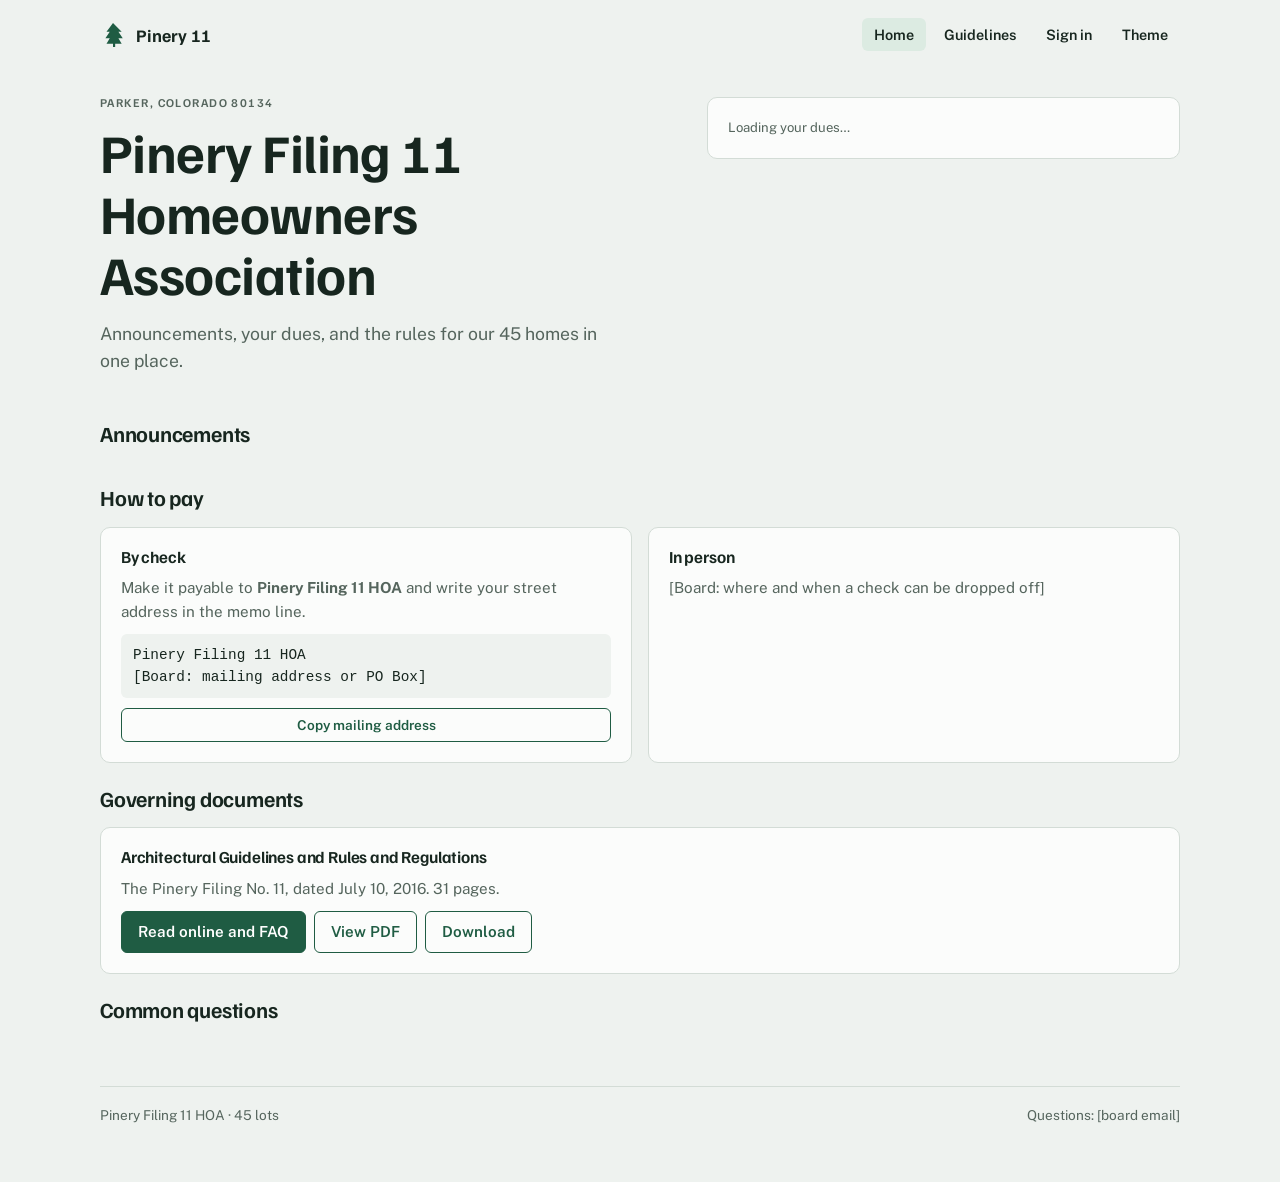
==== index.html @ c9325b60 "Add Pinery Filing 11 HOA site Static GitHub Pages site backed by Supabase: resident sign-in with pri" ====
<!doctype html>
<html lang="en">
<head>
<meta charset="utf-8">
<meta name="viewport" content="width=device-width, initial-scale=1, viewport-fit=cover">
<link rel="preconnect" href="https://fonts.googleapis.com">
<link rel="preconnect" href="https://fonts.gstatic.com" crossorigin>
<link rel="stylesheet" href="https://fonts.googleapis.com/css2?family=Familjen+Grotesk:wght@500;600;700&family=Public+Sans:wght@400;500;600&display=swap">
<link rel="stylesheet" href="assets/style.css">
<title>Pinery 11 HOA</title>
</head>
<body>
<div class="wrap">
  <header class="bar">
    <a class="brand" href="index.html">
      <svg viewBox="0 0 24 24" fill="currentColor" aria-hidden="true"><path d="M12 1 6 9h3l-4 6h4l-3 5h6v3h2v-3h6l-3-5h4l-4-6h3z"/></svg>
      <span id="brandName">Pinery 11</span>
    </a>
    <nav class="nav" id="nav" aria-label="Main"></nav>
  </header>

  <main>
    <section class="hero" aria-labelledby="h1">
      <div>
        <p class="eyebrow">Parker, Colorado 80134</p>
        <h1 id="h1" style="margin-top:12px">Pinery Filing 11 Homeowners Association</h1>
        <p class="lede">Announcements, your dues, and the rules for our 45 homes in one place.</p>
      </div>
      <div id="duesCard" class="lookup" aria-live="polite"><p class="sub">Loading your dues…</p></div>
    </section>

    <section class="section" aria-labelledby="annH" style="padding-top:8px">
      <h2 id="annH">Announcements</h2>
      <div id="announcements" class="grid3"></div>
    </section>

    <section class="section" aria-labelledby="payH">
      <h2 id="payH">How to pay</h2>
      <div class="grid3" id="payCards"></div>
    </section>

    <section class="section" aria-labelledby="docH">
      <h2 id="docH">Governing documents</h2>
      <div id="docs" class="grid3"></div>
    </section>

    <section class="section" aria-labelledby="faqH">
      <h2 id="faqH">Common questions</h2>
      <div id="faq"></div>
    </section>
  </main>

  <footer>
    <span id="foot"></span>
    <span>Questions: <span id="contact"></span></span>
  </footer>
</div>

<script src="assets/vendor/supabase-js-2.117.2.js"></script>
<script src="assets/config.js"></script>
<script src="assets/addresses.js"></script>
<script src="assets/common.js"></script>
<script src="assets/auth-ui.js"></script>
<script>
(async function () {
  const P = window.P11, { cfg, sb, money, esc, fmtDate, parseDate, copyText } = P;
  const $ = (id) => document.getElementById(id);
  P.brand(); P.renderNav("home");
  $("foot").textContent = cfg.name + " · " + window.PINERY_LOTS.length + " lots";
  $("contact").textContent = cfg.contact.email;

  // How to pay
  const cards = [];
  cards.push(`<div class="card"><h3>By check</h3><p>Make it payable to <b>${esc(cfg.pay.checkPayee)}</b> and write your street address in the memo line.</p><div class="address-block">${esc(cfg.pay.checkPayee)}<br>${cfg.pay.mailTo.map(esc).join("<br>")}</div><button class="btn ghost sm" type="button" id="copyMail">Copy mailing address</button></div>`);
  if (cfg.pay.online && cfg.pay.online.url) cards.push(`<div class="card"><h3>Online</h3><p>${esc(cfg.pay.online.label || "Pay with a card or bank transfer.")}</p><a class="btn" href="${esc(cfg.pay.online.url)}" target="_blank" rel="noopener">Pay online</a></div>`);
  cards.push(`<div class="card"><h3>In person</h3><p>${esc(cfg.pay.inPerson)}</p></div>`);
  $("payCards").innerHTML = cards.join("");
  $("copyMail").addEventListener("click", () => {
    const ta = document.createElement("textarea"); ta.value = cfg.pay.checkPayee + "\n" + cfg.pay.mailTo.join("\n");
    ta.style.cssText = "position:fixed;opacity:0"; document.body.appendChild(ta); copyText(ta.value, ta).finally(() => ta.remove());
  });
  $("docs").innerHTML = (cfg.documents || []).map((x) => `<div class="card"><h3>${esc(x.title)}</h3><p>${esc(x.note)}</p><div style="display:flex;gap:8px;flex-wrap:wrap">${x.page ? `<a class="btn" href="${esc(x.page)}">Read online and FAQ</a>` : ""}<a class="btn ${x.page ? "ghost" : ""}" href="${esc(x.file)}" target="_blank" rel="noopener">View PDF</a><a class="btn ghost" href="${esc(x.file)}" download>Download</a></div></div>`).join("");

  // Dues year (from the database, with the config as a fallback)
  let y = { year: new Date().getFullYear(), amount: cfg.dues.amount, due_date: new Date().getFullYear() + "-" + cfg.dues.dueMonthDay, late_fee: cfg.dues.lateFee, grace_days: cfg.dues.graceDays };
  let dbOk = false;
  try {
    const r = await sb.from("dues_years").select("*").order("year", { ascending: false }).limit(1);
    if (!r.error && r.data && r.data[0]) { y = r.data[0]; dbOk = true; }
  } catch (e) {}

  // Announcements
  let anns = null;
  try {
    const r = await sb.from("announcements").select("*").order("posted_on", { ascending: false }).order("created_at", { ascending: false }).limit(12);
    if (!r.error) anns = r.data.map((a) => ({ date: a.posted_on, title: a.title, body: a.body }));
  } catch (e) {}
  if (anns == null) anns = cfg.announcements || [];
  $("announcements").innerHTML = anns.length ? anns.map((a) => `<article class="card"><p class="eyebrow">${esc(fmtDate(a.date))}</p><h3>${esc(a.title)}</h3><p style="white-space:pre-line">${esc(a.body)}</p></article>`).join("") : '<p class="empty">No announcements right now.</p>';

  // FAQ
  const late = Number(y.late_fee) > 0 ? ` A ${money(y.late_fee)} late fee applies after ${fmtDate(new Date(parseDate(y.due_date).getTime() + y.grace_days * 86400000))}.` : "";
  const faq = [
    ["What do dues pay for?", cfg.dues.covers],
    ["When are dues due?", `Dues for ${y.year} are ${money(y.amount)} per home, due ${fmtDate(y.due_date)}.${late}`],
    ["Who can see what I owe?", "Only you and the board. After you create an account and the board approves your address, you see the balance for that one address. Nobody else can see it."],
    ["I bought or sold a home.", "Tell the board the closing date and the new owner's name so the records and your access move to the right person."],
    ["Who runs this site?", "Volunteer members of the " + cfg.name + " board."]
  ];
  $("faq").innerHTML = faq.map(([q, a]) => `<details><summary>${esc(q)}</summary><p>${esc(a)}</p></details>`).join("");

  // Your dues card
  const card = $("duesCard");
  const general = `<p class="eyebrow">${y.year} annual dues</p><div class="amt num" style="font:700 2.4rem/1 var(--font-display)">${money(y.amount)}</div><p class="sub">Per home, due ${esc(fmtDate(y.due_date))}.</p>`;
  const user = await P.getUser();
  if (!user) {
    card.innerHTML = `${general}<p>Sign in to see your own balance and payment history.</p><div style="display:flex;gap:8px;flex-wrap:wrap"><a class="btn" href="account.html">Sign in</a><a class="btn ghost" href="account.html#create">Create account</a></div>${dbOk ? "" : '<p class="msg warn">Live balances are unavailable right now.</p>'}`;
    return;
  }
  const claim = await P.myClaim(user);
  if (!claim) { card.innerHTML = `${general}<p>You are signed in. Choose your address so the board can approve it.</p><a class="btn" href="account.html">Choose my address</a>`; return; }
  const lot = P.lotById(claim.lot_id);
  if (claim.status === "pending") { card.innerHTML = `${general}<p class="msg warn">Your request for ${esc(lot ? lot.address : "your address")} is waiting for board approval.</p>`; return; }
  if (claim.status === "rejected") { card.innerHTML = `${general}<p class="msg bad">The board could not match your request to ${esc(lot ? lot.address : "that address")}. Email ${esc(cfg.contact.email)}.</p>`; return; }
  const st = await P.loadStatements(claim.lot_id);
  if (!st.rows.length) { card.innerHTML = `${general}<a class="btn ghost" href="account.html">View my account</a>`; return; }
  const owing = st.rows.filter((r) => r.balance > 0);
  const total = owing.reduce((n, r) => n + r.balance, 0);
  const worst = owing.some((r) => r.status === "overdue") ? "overdue" : owing.length ? owing[0].status : "paid";
  const soonest = owing.length ? owing.reduce((a, r) => (r.due < a ? r.due : a), owing[0].due) : null;
  card.innerHTML = `<p class="eyebrow">${esc(lot ? lot.address : "Your address")}</p>
    <div class="amt num" style="font:700 2.4rem/1 var(--font-display)">${money(total)}</div>
    <span class="pill ${worst}" style="justify-self:start">${P.statusLabel[worst]}</span>
    <p class="sub">${owing.length ? "Balance for " + owing.map((r) => r.year).sort().join(" and ") + ". " + (worst === "overdue" ? "Past due since " + esc(fmtDate(soonest)) + "." : "Due " + esc(fmtDate(soonest)) + ".") : "You are paid up. Thank you."}</p>
    <a class="btn ghost" href="account.html">View statement</a>`;
})();
</script>

</body>
</html>
---- assets/style.css ----
/* Layout: narrow top bar, content in a 1080px column; resident page is two columns on wide screens, board page is one wide table. */
:root {
  --bg: #eef2ef;          /* paper with a green cast */
  --surface: #fbfcfb;
  --ink: #17261f;
  --muted: #55655d;
  --line: #d3dcd6;
  --pine: #1f5c43;        /* accent */
  --pine-ink: #ffffff;
  --pine-soft: #dcebe2;
  --bark: #7a5230;        /* secondary, used sparingly */
  --ok: #1d7a4a;   --ok-bg: #d9efe2;
  --warn: #8a5a00; --warn-bg: #f8e8c4;
  --bad: #a3321f;  --bad-bg: #f6dcd5;
  --font-display: "Familjen Grotesk", "Helvetica Neue", Arial, sans-serif;
  --font-body: "Public Sans", system-ui, -apple-system, "Segoe UI", sans-serif;
  --radius: 6px;
}
@media (prefers-color-scheme: dark) {
  :root:not([data-theme="light"]) {
    --bg: #0f1814; --surface: #16231d; --ink: #e5eee8; --muted: #9db0a5; --line: #2b3d34;
    --pine: #6fc59a; --pine-ink: #0c1712; --pine-soft: #1d3329; --bark: #d0a272;
    --ok: #7fd6a4; --ok-bg: #1b3a2a; --warn: #f0c36a; --warn-bg: #3b2f12; --bad: #f09886; --bad-bg: #432019;
    color-scheme: dark;
  }
}
:root[data-theme="dark"] {
  --bg: #0f1814; --surface: #16231d; --ink: #e5eee8; --muted: #9db0a5; --line: #2b3d34;
  --pine: #6fc59a; --pine-ink: #0c1712; --pine-soft: #1d3329; --bark: #d0a272;
  --ok: #7fd6a4; --ok-bg: #1b3a2a; --warn: #f0c36a; --warn-bg: #3b2f12; --bad: #f09886; --bad-bg: #432019;
  color-scheme: dark;
}
* { box-sizing: border-box; }
body { background: var(--bg); color: var(--ink); font: 16px/1.55 var(--font-body); padding-inline: 16px; padding-block: 0 56px; margin: 0; }
h1, h2, h3 { font-family: var(--font-display); line-height: 1.12; margin: 0; text-wrap: balance; letter-spacing: -0.01em; }
h1 { font-size: clamp(2rem, 5.5vw, 3.4rem); font-weight: 700; }
h2 { font-size: 1.35rem; font-weight: 650; }
h3 { font-size: 1.05rem; font-weight: 650; }
p { margin: 0; }
a { color: var(--pine); text-underline-offset: 3px; }
:focus-visible { outline: 3px solid var(--pine); outline-offset: 2px; }
.wrap { max-width: 1080px; margin-inline: auto; }
.num { font-variant-numeric: tabular-nums; }
.eyebrow { font: 600 0.75rem/1 var(--font-display); text-transform: uppercase; letter-spacing: 0.12em; color: var(--muted); }

/* top bar */
.bar { display: flex; align-items: center; justify-content: space-between; gap: 12px; padding-block: 18px; flex-wrap: wrap; }
.brand { display: flex; align-items: center; gap: 10px; font: 700 1.1rem var(--font-display); color: var(--ink); text-decoration: none; }
.brand svg { width: 26px; height: 26px; color: var(--pine); flex: none; }
.nav { display: flex; gap: 6px; align-items: center; flex-wrap: wrap; }
.nav a, .nav button { font: 600 0.9rem var(--font-body); color: var(--ink); text-decoration: none; padding: 8px 12px; border-radius: var(--radius); border: 0; background: none; cursor: pointer; }
.nav a:hover, .nav button:hover { background: var(--pine-soft); }
.nav a[aria-current="page"] { background: var(--pine-soft); }

.notice { background: var(--warn-bg); color: var(--warn); border-radius: var(--radius); padding: 10px 14px; font-size: 0.9rem; }

/* buttons + fields */
.btn { font: 600 0.95rem var(--font-body); padding: 10px 16px; border-radius: var(--radius); border: 1px solid var(--pine); background: var(--pine); color: var(--pine-ink); cursor: pointer; text-decoration: none; display: inline-flex; align-items: center; justify-content: center; gap: 8px; min-height: 42px; }
.btn:hover { filter: brightness(1.08); }
.btn.ghost { background: transparent; color: var(--pine); }
.btn.ghost:hover { background: var(--pine-soft); filter: none; }
.btn.danger { border-color: var(--bad); color: var(--bad); background: transparent; }
.btn.sm { min-height: 34px; padding: 6px 12px; font-size: 0.85rem; }
label { display: grid; gap: 6px; font-size: 0.85rem; font-weight: 600; color: var(--muted); min-width: 0; }
input, select, textarea { font: 400 1rem var(--font-body); color: var(--ink); background: var(--surface); border: 1px solid var(--line); border-radius: var(--radius); padding: 10px 12px; min-height: 42px; width: 100%; min-width: 0; }
textarea { font: 0.8rem/1.4 ui-monospace, Menlo, Consolas, monospace; min-height: 160px; }
input:focus, select:focus, textarea:focus { outline: 3px solid var(--pine); outline-offset: 0; border-color: var(--pine); }

/* pills */
.pill { display: inline-block; font: 600 0.75rem/1 var(--font-display); letter-spacing: 0.04em; text-transform: uppercase; padding: 5px 9px; border-radius: 99px; white-space: nowrap; }
.pill.paid { background: var(--ok-bg); color: var(--ok); }
.pill.partial { background: var(--warn-bg); color: var(--warn); }
.pill.unpaid { background: var(--pine-soft); color: var(--muted); }
.pill.overdue { background: var(--bad-bg); color: var(--bad); }

/* resident page */
.hero { display: grid; grid-template-columns: minmax(0, 1.15fr) minmax(0, 1fr); gap: clamp(24px, 5vw, 64px); padding-block: 28px 40px; align-items: start; }
.hero p.lede { font-size: 1.1rem; color: var(--muted); max-width: 46ch; margin-top: 16px; }
.lookup { background: var(--surface); border: 1px solid var(--line); border-radius: 10px; padding: 20px; display: grid; gap: 14px; }
.results { display: grid; max-height: 260px; overflow: auto; border: 1px solid var(--line); border-radius: var(--radius); }
.results button { text-align: left; font: 1rem var(--font-body); color: var(--ink); background: var(--surface); border: 0; border-bottom: 1px solid var(--line); padding: 11px 12px; cursor: pointer; }
.results button:last-child { border-bottom: 0; }
.results button:hover, .results button[aria-selected="true"] { background: var(--pine-soft); }
.results .street { font: 600 0.72rem var(--font-display); letter-spacing: 0.1em; text-transform: uppercase; color: var(--muted); padding: 8px 12px 4px; background: var(--bg); }
.empty { color: var(--muted); font-size: 0.9rem; padding: 4px 2px; }
.statement { border-top: 4px solid var(--pine); background: var(--surface); border-radius: 0 0 10px 10px; padding: 20px; display: grid; gap: 14px; border-inline: 1px solid var(--line); border-bottom: 1px solid var(--line); }
.statement .amt { font: 700 2.6rem/1 var(--font-display); }
.statement dl { display: grid; grid-template-columns: auto 1fr; gap: 8px 18px; margin: 0; font-size: 0.95rem; }
.statement dt { color: var(--muted); }
.statement dd { margin: 0; text-align: right; }
.grid3 { display: grid; grid-template-columns: repeat(auto-fit, minmax(240px, 1fr)); gap: 16px; }
.card { background: var(--surface); border: 1px solid var(--line); border-radius: 10px; padding: 20px; display: grid; gap: 10px; align-content: start; }
.card p { color: var(--muted); font-size: 0.95rem; }
.address-block { font-family: ui-monospace, Menlo, Consolas, monospace; font-size: 0.9rem; background: var(--bg); border-radius: var(--radius); padding: 10px 12px; color: var(--ink); overflow-wrap: anywhere; }
.section { display: grid; gap: 16px; padding-top: 24px; }
details { border-bottom: 1px solid var(--line); padding: 14px 0; }
summary { font: 600 1rem var(--font-display); cursor: pointer; }
details p { color: var(--muted); margin-top: 8px; max-width: 64ch; }
footer { margin-top: 48px; padding-top: 18px; border-top: 1px solid var(--line); color: var(--muted); font-size: 0.85rem; display: flex; justify-content: space-between; flex-wrap: wrap; gap: 8px; }

/* board page */
.board-head { display: flex; justify-content: space-between; align-items: end; gap: 16px; flex-wrap: wrap; padding-block: 12px 18px; }
.stats { display: grid; grid-template-columns: repeat(auto-fit, minmax(150px, 1fr)); gap: 12px; margin-bottom: 16px; }
.stat { background: var(--surface); border: 1px solid var(--line); border-radius: 10px; padding: 14px 16px; display: grid; gap: 6px; }
.stat b { font: 700 1.6rem/1 var(--font-display); }
.bar-track { height: 8px; border-radius: 99px; background: var(--pine-soft); overflow: hidden; }
.bar-fill { height: 100%; background: var(--pine); width: 0; }
.toolbar { display: grid; grid-template-columns: minmax(180px, 2fr) repeat(2, minmax(130px, 1fr)); gap: 10px; margin-bottom: 12px; }
.table-wrap { overflow-x: auto; background: var(--surface); border: 1px solid var(--line); border-radius: 10px; }
table { border-collapse: collapse; width: 100%; min-width: 720px; font-size: 0.93rem; }
th { text-align: left; font: 600 0.72rem var(--font-display); letter-spacing: 0.1em; text-transform: uppercase; color: var(--muted); padding: 12px 14px; border-bottom: 1px solid var(--line); white-space: nowrap; }
td { padding: 10px 14px; border-bottom: 1px solid var(--line); }
tr:last-child td { border-bottom: 0; }
td.r, th.r { text-align: right; }
.sub { color: var(--muted); font-size: 0.82rem; }
.tools { display: flex; flex-wrap: wrap; gap: 8px; margin-top: 16px; align-items: center; }
.drawer { position: fixed; inset: 0 0 0 auto; width: min(440px, 100%); background: var(--surface); border-left: 1px solid var(--line); box-shadow: -8px 0 32px rgba(0,0,0,.18); padding: 20px 20px calc(20px + env(safe-area-inset-bottom, 0px)); overflow-y: auto; display: grid; gap: 14px; align-content: start; z-index: 5; }
.form-grid { display: grid; grid-template-columns: 1fr 1fr; gap: 10px; }
.form-grid .full { grid-column: 1 / -1; }
.pay-list { display: grid; gap: 6px; }
.pay-row { display: flex; justify-content: space-between; gap: 8px; align-items: center; border: 1px solid var(--line); border-radius: var(--radius); padding: 8px 10px; font-size: 0.9rem; }
.panel { background: var(--surface); border: 1px solid var(--line); border-radius: 10px; padding: 16px; display: grid; gap: 10px; margin-top: 14px; }
.toast { position: fixed; left: 50%; bottom: calc(18px + env(safe-area-inset-bottom, 0px)); transform: translateX(-50%); background: var(--ink); color: var(--bg); padding: 10px 16px; border-radius: 99px; font-size: 0.9rem; z-index: 9; max-width: calc(100% - 32px); }
.local-note { font-size: 0.88rem; color: var(--muted); max-width: 70ch; }

@media (max-width: 760px) {
  .hero { grid-template-columns: minmax(0, 1fr); }
  .toolbar { grid-template-columns: 1fr 1fr; }
  .toolbar > :first-child { grid-column: 1 / -1; }
}
@media (prefers-reduced-motion: reduce) { * { transition: none !important; animation: none !important; } }
[hidden] { display: none !important; }

/* accounts */
.authcard { background: var(--surface); border: 1px solid var(--line); border-radius: 10px; padding: 20px; display: grid; gap: 14px; max-width: 440px; }
.tabs { display: flex; gap: 4px; border-bottom: 1px solid var(--line); flex-wrap: wrap; margin-bottom: 2px; }
.tabs button { font: 600 0.9rem var(--font-body); color: var(--muted); background: none; border: 0; border-bottom: 3px solid transparent; padding: 10px 12px; cursor: pointer; margin-bottom: -1px; }
.tabs button[aria-selected="true"] { color: var(--ink); border-bottom-color: var(--pine); }
.linkbtn { background: none; border: 0; color: var(--pine); font: 600 0.9rem var(--font-body); cursor: pointer; text-align: left; padding: 4px 0; text-decoration: underline; text-underline-offset: 3px; }
.msg { border-radius: var(--radius); padding: 10px 12px; font-size: 0.9rem; }
.msg.ok { background: var(--ok-bg); color: var(--ok); }
.msg.bad { background: var(--bad-bg); color: var(--bad); }
.msg.warn { background: var(--warn-bg); color: var(--warn); }
.stack { display: grid; gap: 16px; }
.mini { width: 100%; border-collapse: collapse; font-size: 0.93rem; min-width: 0; }
.mini th, .mini td { padding: 8px 10px; }
.tab-count { background: var(--pine); color: var(--pine-ink); border-radius: 99px; font-size: 0.72rem; padding: 2px 7px; margin-left: 6px; }

/* guidelines page */
.jump { display: flex; gap: 8px; flex-wrap: wrap; margin-block: 12px; }
.jump a { font: 600 0.9rem var(--font-body); text-decoration: none; padding: 8px 12px; border: 1px solid var(--line); border-radius: var(--radius); color: var(--ink); background: var(--surface); }
.jump a:hover { background: var(--pine-soft); }
.faqcat { margin-top: 18px; font-size: 0.8rem; font-family: var(--font-display); text-transform: uppercase; letter-spacing: 0.12em; color: var(--muted); }
details.faq { border-bottom: 1px solid var(--line); padding: 12px 0; }
details.faq summary { font: 600 1.02rem var(--font-display); cursor: pointer; }
.faqbody { display: grid; gap: 10px; margin-top: 8px; max-width: 70ch; }
.faqbody p { color: var(--ink); font-size: 0.97rem; }
.refs { display: flex; flex-wrap: wrap; gap: 6px 8px; align-items: center; }
.ref, .pdflink { font: 600 0.8rem var(--font-body); text-decoration: none; padding: 4px 9px; border-radius: 99px; background: var(--pine-soft); color: var(--pine); }
.ref:hover, .pdflink:hover { text-decoration: underline; }
.pdflink { background: none; border: 1px solid var(--line); }
.toc { display: grid; grid-template-columns: repeat(auto-fill, minmax(260px, 1fr)); gap: 2px 18px; font-size: 0.92rem; }
.toc a { text-decoration: none; color: var(--ink); padding: 4px 0; border-bottom: 1px solid var(--line); overflow-wrap: anywhere; }
.toc a:hover { color: var(--pine); }
.n { color: var(--muted); font-variant-numeric: tabular-nums; margin-right: 4px; }
.gtext { max-width: 72ch; display: grid; gap: 4px; }
.gtext h2.art { margin-top: 28px; font-size: 1.5rem; padding-top: 14px; border-top: 2px solid var(--pine); }
.gsec { padding: 14px 0; border-bottom: 1px solid var(--line); scroll-margin-top: 12px; display: grid; gap: 8px; }
.gsec h3 { font-size: 1.1rem; }
.gsec p, .gtext > p { font-size: 0.98rem; }
ul.gl, ol.gl { list-style: none; margin: 0; padding: 0; display: grid; gap: 6px; }
ul.gl li, ol.gl li { padding-left: 2.2em; text-indent: -2.2em; font-size: 0.98rem; }
.mk { display: inline-block; width: 2.2em; text-indent: 0; color: var(--muted); font-variant-numeric: tabular-nums; }
.pg { font-size: 0.82rem; color: var(--muted); }
:target { background: var(--pine-soft); }
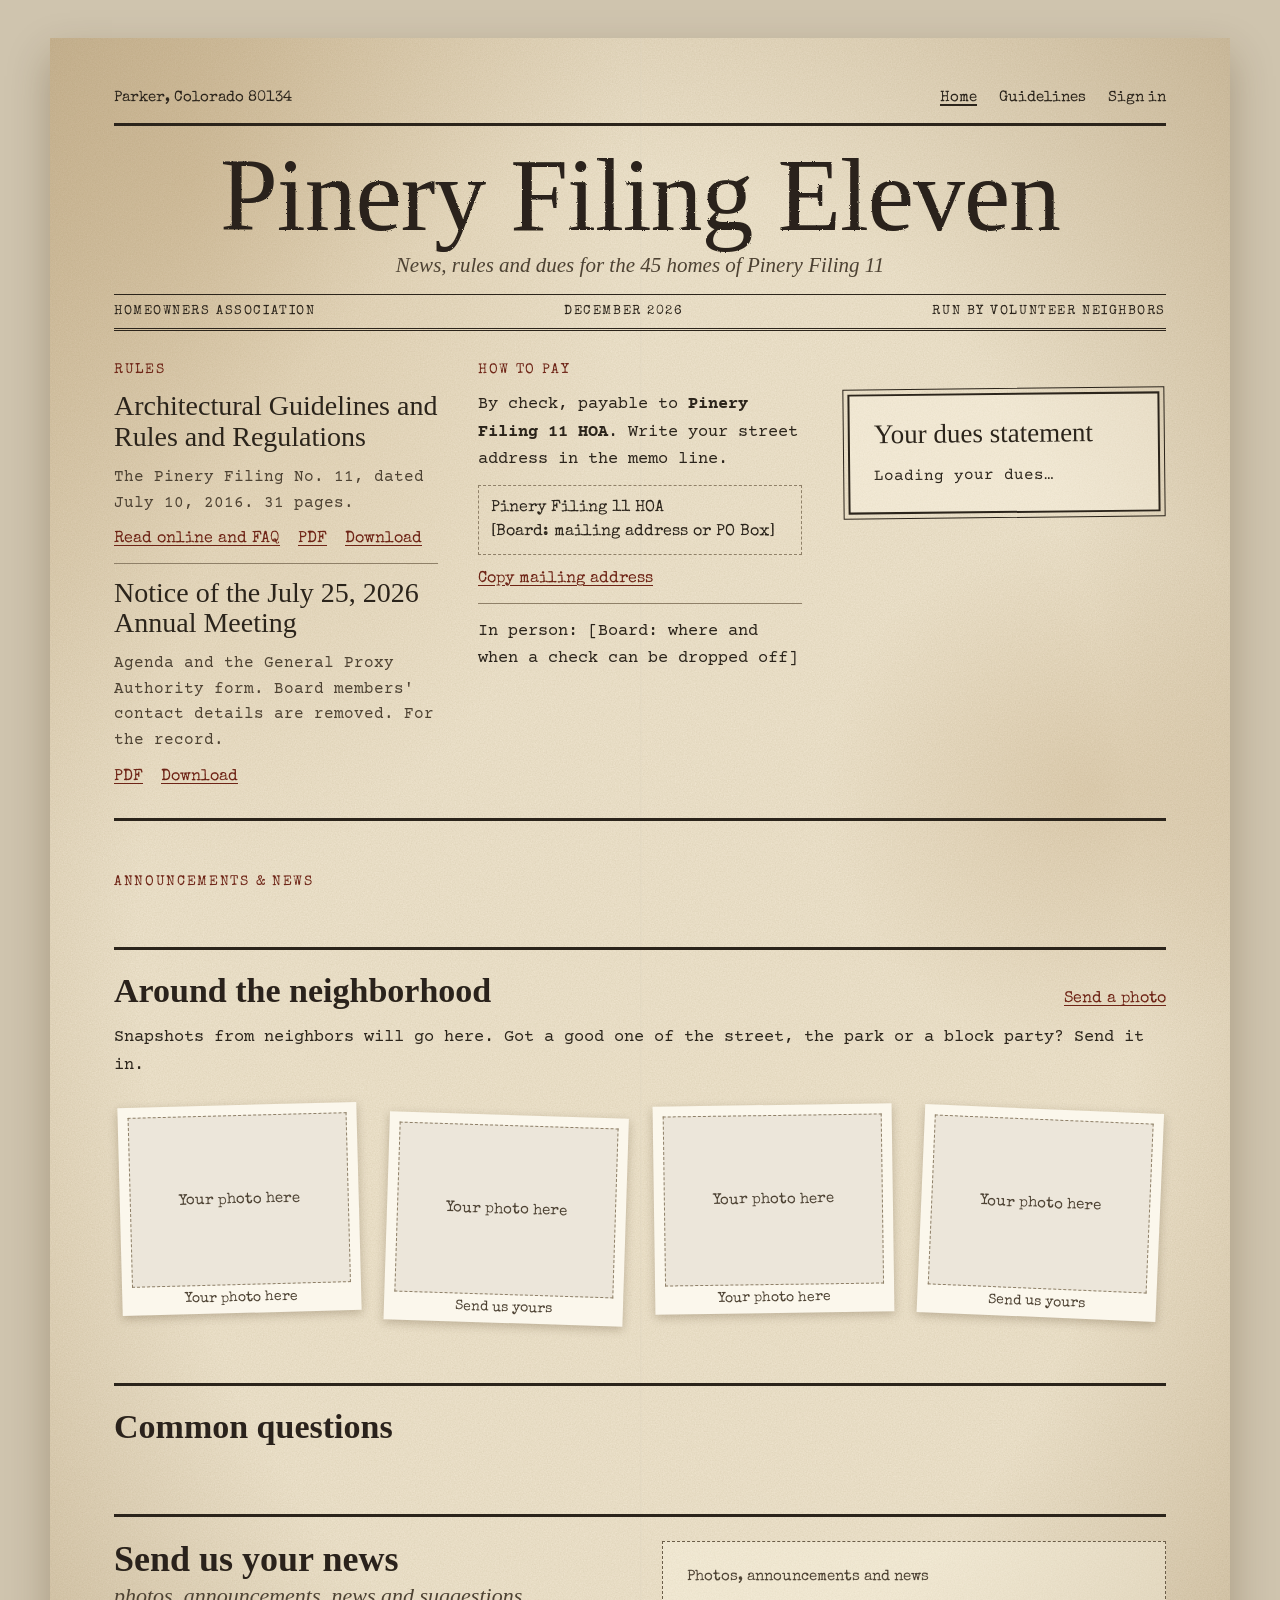
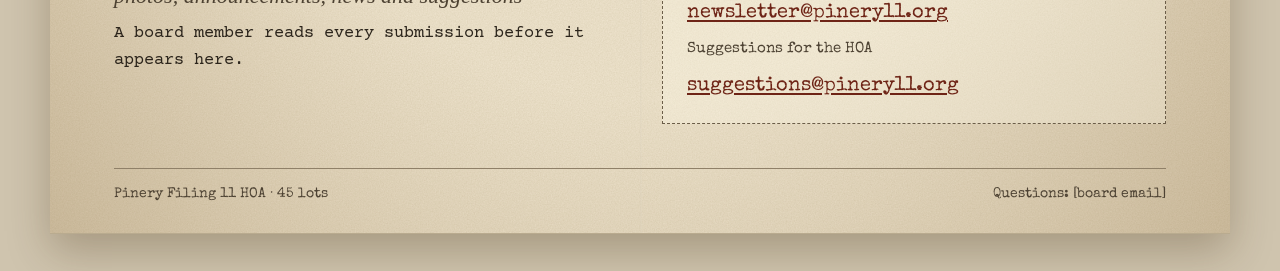
==== commit d58f29b4: "Redesign the home page as a worn newsletter - New look from the chosen design mockup: aged paper, IM" ====
--- a/index.html
+++ b/index.html
@@ -5,55 +5,100 @@
 <meta name="viewport" content="width=device-width, initial-scale=1, viewport-fit=cover">
 <link rel="preconnect" href="https://fonts.googleapis.com">
 <link rel="preconnect" href="https://fonts.gstatic.com" crossorigin>
-<link rel="stylesheet" href="https://fonts.googleapis.com/css2?family=Familjen+Grotesk:wght@500;600;700&family=Public+Sans:wght@400;500;600&display=swap">
-<link rel="stylesheet" href="assets/style.css">
-<title>Pinery 11 HOA</title>
+<link rel="stylesheet" href="https://fonts.googleapis.com/css2?family=IM+Fell+English:ital@0;1&family=Special+Elite&family=Courier+Prime:ital,wght@0,400;0,700;1,400&display=swap">
+<link rel="stylesheet" href="assets/newsletter.css">
+<title>Pinery Filing Eleven · HOA</title>
 </head>
 <body>
-<div class="wrap">
-  <header class="bar">
-    <a class="brand" href="index.html">
-      <svg viewBox="0 0 24 24" fill="currentColor" aria-hidden="true"><path d="M12 1 6 9h3l-4 6h4l-3 5h6v3h2v-3h6l-3-5h4l-4-6h3z"/></svg>
-      <span id="brandName">Pinery 11</span>
-    </a>
-    <nav class="nav" id="nav" aria-label="Main"></nav>
-  </header>
+<svg width="0" height="0" style="position:absolute" aria-hidden="true">
+  <filter id="ink"><feTurbulence type="fractalNoise" baseFrequency="0.9" numOctaves="2" seed="3" result="t"/><feDisplacementMap in="SourceGraphic" in2="t" scale="2.2"/></filter>
+  <filter id="inkSoft"><feTurbulence type="fractalNoise" baseFrequency="1.2" numOctaves="1" seed="7" result="t"/><feDisplacementMap in="SourceGraphic" in2="t" scale="1.2"/></filter>
+</svg>
 
-  <main>
-    <section class="hero" aria-labelledby="h1">
-      <div>
-        <p class="eyebrow">Parker, Colorado 80134</p>
-        <h1 id="h1" style="margin-top:12px">Pinery Filing 11 Homeowners Association</h1>
-        <p class="lede">Announcements, your dues, and the rules for our 45 homes in one place.</p>
+<div class="desk">
+<div class="sheet">
+  <svg class="fx fx-grain" aria-hidden="true">
+    <filter id="paper"><feTurbulence type="fractalNoise" baseFrequency="0.75" numOctaves="4" stitchTiles="stitch"/><feColorMatrix values="0 0 0 0 0.42  0 0 0 0 0.33  0 0 0 0 0.18  0 0 0 0.35 0"/></filter>
+    <rect width="100%" height="100%" filter="url(#paper)"/>
+  </svg>
+  <div class="fx fx-stain" aria-hidden="true"></div>
+  <div class="fx fx-fold" aria-hidden="true"></div>
+
+  <div class="page">
+    <header>
+      <div class="strip">
+        <span>Parker, Colorado 80134</span>
+        <nav class="nav" id="nav" aria-label="Main"></nav>
       </div>
-      <div id="duesCard" class="lookup" aria-live="polite"><p class="sub">Loading your dues…</p></div>
-    </section>
+      <div class="masthead">
+        <h1>Pinery Filing Eleven</h1>
+        <p>News, rules and dues for the 45 homes of Pinery Filing 11</p>
+      </div>
+      <div class="edition"><span>Homeowners Association</span><span id="edition"></span><span>Run by volunteer neighbors</span></div>
+    </header>
 
-    <section class="section" aria-labelledby="annH" style="padding-top:8px">
-      <h2 id="annH">Announcements</h2>
-      <div id="announcements" class="grid3"></div>
-    </section>
+    <main>
+      <div class="trio">
+        <div>
+          <p class="label">Rules</p>
+          <div id="docs" class="doc"></div>
+        </div>
+        <div>
+          <p class="label">How to pay</p>
+          <div id="payCards" class="doc"></div>
+        </div>
+        <div class="col3">
+          <div class="notice" id="notice"></div>
+          <div id="duesCard" class="stamp" aria-live="polite"><h2>Your dues statement</h2><p>Loading your dues…</p></div>
+        </div>
+      </div>
 
-    <section class="section" aria-labelledby="payH">
-      <h2 id="payH">How to pay</h2>
-      <div class="grid3" id="payCards"></div>
-    </section>
+      <div class="cols">
+        <section class="news" aria-labelledby="annH">
+          <h2 id="annH" class="label">Announcements &amp; News</h2>
+          <div id="announcements"></div>
+        </section>
+      </div>
 
-    <section class="section" aria-labelledby="docH">
-      <h2 id="docH">Governing documents</h2>
-      <div id="docs" class="grid3"></div>
-    </section>
+      <section class="hood" aria-labelledby="hoodH">
+        <div class="hoodhead">
+          <h2 id="hoodH">Around the neighborhood</h2>
+          <a class="link" href="mailto:newsletter@pinery11.org?subject=Photo%20for%20the%20newsletter">Send a photo</a>
+        </div>
+        <p>Snapshots from neighbors will go here. Got a good one of the street, the park or a block party? Send it in.</p>
+        <div class="snaps">
+          <figure class="snap s1"><div class="ph">Your photo here</div><figcaption>Your photo here</figcaption></figure>
+          <figure class="snap s2"><div class="ph">Your photo here</div><figcaption>Send us yours</figcaption></figure>
+          <figure class="snap s3"><div class="ph">Your photo here</div><figcaption>Your photo here</figcaption></figure>
+          <figure class="snap s4"><div class="ph">Your photo here</div><figcaption>Send us yours</figcaption></figure>
+        </div>
+      </section>
 
-    <section class="section" aria-labelledby="faqH">
-      <h2 id="faqH">Common questions</h2>
-      <div id="faq"></div>
-    </section>
-  </main>
+      <section class="faq" aria-labelledby="faqH">
+        <h2 id="faqH">Common questions</h2>
+        <div id="faq" class="qs"></div>
+      </section>
 
-  <footer>
-    <span id="foot"></span>
-    <span>Questions: <span id="contact"></span></span>
-  </footer>
+      <section class="send" aria-labelledby="sendH">
+        <div>
+          <h2 id="sendH"><b>Send us your news</b><i>photos, announcements, news and suggestions</i></h2>
+          <p>A board member reads every submission before it appears here.</p>
+        </div>
+        <div class="mail">
+          <p class="t">Photos, announcements and news</p>
+          <a class="addr-link" href="mailto:newsletter@pinery11.org">newsletter@pinery11.org</a>
+          <p class="t">Suggestions for the HOA</p>
+          <a class="addr-link" href="mailto:suggestions@pinery11.org">suggestions@pinery11.org</a>
+        </div>
+      </section>
+    </main>
+
+    <footer>
+      <span id="foot"></span>
+      <span>Questions: <span id="contact"></span></span>
+    </footer>
+  </div>
+</div>
 </div>
 
 <script src="assets/vendor/supabase-js-2.117.2.js"></script>
@@ -65,21 +110,25 @@
 (async function () {
   const P = window.P11, { cfg, sb, money, esc, fmtDate, parseDate, copyText } = P;
   const $ = (id) => document.getElementById(id);
-  P.brand(); P.renderNav("home");
+  P.renderNav("home");
+  $("edition").textContent = new Date().toLocaleDateString("en-US", { month: "long", year: "numeric" });
   $("foot").textContent = cfg.name + " · " + window.PINERY_LOTS.length + " lots";
-  $("contact").textContent = cfg.contact.email;
+  const email = cfg.contact.email;
+  $("contact").innerHTML = /@/.test(email) && !/[\[\]]/.test(email) ? `<a href="mailto:${esc(email)}">${esc(email)}</a>` : esc(email);
+
+  // Rules (governing documents)
+  $("docs").innerHTML = (cfg.documents || []).map((x) => `<div class="doc"><h2>${esc(x.title)}</h2><p class="small">${esc(x.note)}</p><div class="links link">${x.page ? `<a href="${esc(x.page)}">Read online and FAQ</a>` : ""}<a href="${esc(x.file)}" target="_blank" rel="noopener">PDF</a><a href="${esc(x.file)}" download>Download</a></div></div>`).join("");
 
   // How to pay
-  const cards = [];
-  cards.push(`<div class="card"><h3>By check</h3><p>Make it payable to <b>${esc(cfg.pay.checkPayee)}</b> and write your street address in the memo line.</p><div class="address-block">${esc(cfg.pay.checkPayee)}<br>${cfg.pay.mailTo.map(esc).join("<br>")}</div><button class="btn ghost sm" type="button" id="copyMail">Copy mailing address</button></div>`);
-  if (cfg.pay.online && cfg.pay.online.url) cards.push(`<div class="card"><h3>Online</h3><p>${esc(cfg.pay.online.label || "Pay with a card or bank transfer.")}</p><a class="btn" href="${esc(cfg.pay.online.url)}" target="_blank" rel="noopener">Pay online</a></div>`);
-  cards.push(`<div class="card"><h3>In person</h3><p>${esc(cfg.pay.inPerson)}</p></div>`);
-  $("payCards").innerHTML = cards.join("");
+  const pay = [];
+  pay.push(`<div class="doc"><p>By check, payable to <b>${esc(cfg.pay.checkPayee)}</b>. Write your street address in the memo line.</p><div class="addr">${esc(cfg.pay.checkPayee)}<br>${cfg.pay.mailTo.map(esc).join("<br>")}</div><div class="links link"><button class="btn ghost" type="button" id="copyMail">Copy mailing address</button></div></div>`);
+  if (cfg.pay.online && cfg.pay.online.url) pay.push(`<div class="doc"><p>${esc(cfg.pay.online.label || "Pay with a card or bank transfer.")}</p><a class="btn" href="${esc(cfg.pay.online.url)}" target="_blank" rel="noopener">Pay online</a></div>`);
+  pay.push(`<div class="doc"><p>In person: ${esc(cfg.pay.inPerson)}</p></div>`);
+  $("payCards").innerHTML = pay.join("");
   $("copyMail").addEventListener("click", () => {
     const ta = document.createElement("textarea"); ta.value = cfg.pay.checkPayee + "\n" + cfg.pay.mailTo.join("\n");
     ta.style.cssText = "position:fixed;opacity:0"; document.body.appendChild(ta); copyText(ta.value, ta).finally(() => ta.remove());
   });
-  $("docs").innerHTML = (cfg.documents || []).map((x) => `<div class="card"><h3>${esc(x.title)}</h3><p>${esc(x.note)}</p><div style="display:flex;gap:8px;flex-wrap:wrap">${x.page ? `<a class="btn" href="${esc(x.page)}">Read online and FAQ</a>` : ""}<a class="btn ${x.page ? "ghost" : ""}" href="${esc(x.file)}" target="_blank" rel="noopener">View PDF</a><a class="btn ghost" href="${esc(x.file)}" download>Download</a></div></div>`).join("");
 
   // Dues year (from the database, with the config as a fallback)
   let y = { year: new Date().getFullYear(), amount: cfg.dues.amount, due_date: new Date().getFullYear() + "-" + cfg.dues.dueMonthDay, late_fee: cfg.dues.lateFee, grace_days: cfg.dues.graceDays };
@@ -89,6 +138,11 @@
     if (!r.error && r.data && r.data[0]) { y = r.data[0]; dbOk = true; }
   } catch (e) {}
 
+  // Dues notice (sidebar)
+  const lateOn = Number(y.late_fee) > 0 ? fmtDate(new Date(parseDate(y.due_date).getTime() + y.grace_days * 86400000)) : "";
+  const late = lateOn ? ` A ${money(y.late_fee)} late fee applies after ${lateOn}.` : "";
+  $("notice").innerHTML = `<p class="label">Notice</p><h2><b>${y.year} dues</b><i>due ${esc(fmtDate(y.due_date))}</i></h2><p>${money(y.amount)} per home.${late ? esc(late) : ""}</p>`;
+
   // Announcements
   let anns = null;
   try {
@@ -96,10 +150,9 @@
     if (!r.error) anns = r.data.map((a) => ({ date: a.posted_on, title: a.title, body: a.body }));
   } catch (e) {}
   if (anns == null) anns = cfg.announcements || [];
-  $("announcements").innerHTML = anns.length ? anns.map((a) => `<article class="card"><p class="eyebrow">${esc(fmtDate(a.date))}</p><h3>${esc(a.title)}</h3><p style="white-space:pre-line">${esc(a.body)}</p></article>`).join("") : '<p class="empty">No announcements right now.</p>';
+  $("announcements").innerHTML = anns.length ? anns.map((a) => `<article class="story"><p class="dateline">${esc(fmtDate(a.date))}</p><h3>${esc(a.title)}</h3><p class="body">${esc(a.body)}</p></article>`).join("") : '<p class="none">No announcements right now.</p>';
 
-  // FAQ
-  const late = Number(y.late_fee) > 0 ? ` A ${money(y.late_fee)} late fee applies after ${fmtDate(new Date(parseDate(y.due_date).getTime() + y.grace_days * 86400000))}.` : "";
+  // Common questions
   const faq = [
     ["What do dues pay for?", cfg.dues.covers],
     ["When are dues due?", `Dues for ${y.year} are ${money(y.amount)} per home, due ${fmtDate(y.due_date)}.${late}`],
@@ -109,29 +162,29 @@
   ];
   $("faq").innerHTML = faq.map(([q, a]) => `<details><summary>${esc(q)}</summary><p>${esc(a)}</p></details>`).join("");
 
-  // Your dues card
+  // Your dues card: the content depends on who is signed in
   const card = $("duesCard");
-  const general = `<p class="eyebrow">${y.year} annual dues</p><div class="amt num" style="font:700 2.4rem/1 var(--font-display)">${money(y.amount)}</div><p class="sub">Per home, due ${esc(fmtDate(y.due_date))}.</p>`;
+  const head = "<h2>Your dues statement</h2>";
   const user = await P.getUser();
   if (!user) {
-    card.innerHTML = `${general}<p>Sign in to see your own balance and payment history.</p><div style="display:flex;gap:8px;flex-wrap:wrap"><a class="btn" href="account.html">Sign in</a><a class="btn ghost" href="account.html#create">Create account</a></div>${dbOk ? "" : '<p class="msg warn">Live balances are unavailable right now.</p>'}`;
+    card.innerHTML = `${head}<p>Sign in to see your balance and payment history. Only you and the board can see it.</p><div class="btnrow"><a class="btn" href="account.html">Sign in</a><a class="btn ghost" href="account.html#create">Create an account</a></div>${dbOk ? "" : '<p class="msg warn">Live balances are unavailable right now.</p>'}`;
     return;
   }
   const claim = await P.myClaim(user);
-  if (!claim) { card.innerHTML = `${general}<p>You are signed in. Choose your address so the board can approve it.</p><a class="btn" href="account.html">Choose my address</a>`; return; }
+  if (!claim) { card.innerHTML = `${head}<p>You are signed in. Choose your address so the board can approve it.</p><a class="btn" href="account.html">Choose my address</a>`; return; }
   const lot = P.lotById(claim.lot_id);
-  if (claim.status === "pending") { card.innerHTML = `${general}<p class="msg warn">Your request for ${esc(lot ? lot.address : "your address")} is waiting for board approval.</p>`; return; }
-  if (claim.status === "rejected") { card.innerHTML = `${general}<p class="msg bad">The board could not match your request to ${esc(lot ? lot.address : "that address")}. Email ${esc(cfg.contact.email)}.</p>`; return; }
+  if (claim.status === "pending") { card.innerHTML = `${head}<p class="msg warn">Your request for ${esc(lot ? lot.address : "your address")} is waiting for board approval.</p>`; return; }
+  if (claim.status === "rejected") { card.innerHTML = `${head}<p class="msg bad">The board could not match your request to ${esc(lot ? lot.address : "that address")}. Email ${esc(cfg.contact.email)}.</p>`; return; }
   const st = await P.loadStatements(claim.lot_id);
-  if (!st.rows.length) { card.innerHTML = `${general}<a class="btn ghost" href="account.html">View my account</a>`; return; }
+  if (!st.rows.length) { card.innerHTML = `${head}<a class="btn ghost" href="account.html">View my account</a>`; return; }
   const owing = st.rows.filter((r) => r.balance > 0);
   const total = owing.reduce((n, r) => n + r.balance, 0);
   const worst = owing.some((r) => r.status === "overdue") ? "overdue" : owing.length ? owing[0].status : "paid";
   const soonest = owing.length ? owing.reduce((a, r) => (r.due < a ? r.due : a), owing[0].due) : null;
-  card.innerHTML = `<p class="eyebrow">${esc(lot ? lot.address : "Your address")}</p>
-    <div class="amt num" style="font:700 2.4rem/1 var(--font-display)">${money(total)}</div>
-    <span class="pill ${worst}" style="justify-self:start">${P.statusLabel[worst]}</span>
-    <p class="sub">${owing.length ? "Balance for " + owing.map((r) => r.year).sort().join(" and ") + ". " + (worst === "overdue" ? "Past due since " + esc(fmtDate(soonest)) + "." : "Due " + esc(fmtDate(soonest)) + ".") : "You are paid up. Thank you."}</p>
+  card.innerHTML = `${head}<p class="dateline">${esc(lot ? lot.address : "Your address")}</p>
+    <div class="amt num">${money(total)}</div>
+    <span class="pill ${worst}">${P.statusLabel[worst]}</span>
+    <p>${owing.length ? "Balance for " + owing.map((r) => r.year).sort().join(" and ") + ". " + (worst === "overdue" ? "Past due since " + esc(fmtDate(soonest)) + "." : "Due " + esc(fmtDate(soonest)) + ".") : "You are paid up. Thank you."}</p>
     <a class="btn ghost" href="account.html">View statement</a>`;
 })();
 </script>
--- a/assets/newsletter.css
+++ b/assets/newsletter.css
@@ -0,0 +1,131 @@
+/* "Worn newsletter" look. Loaded by index.html only; the other pages still use style.css.
+   Palette and fonts follow design/README.md: paper #efe5cf, ink #2b241b, muted ink #4d4233, rules #8f8068, accent #6e2416.
+   Fonts: IM Fell English (headlines), Special Elite (labels, links, buttons), Courier Prime (body). */
+:root {
+  --paper: #efe5cf; --paper-hi: #fbf7ec; --desk: #cfc4ae;
+  --ink: #2b241b; --muted: #4d4233; --rule: #8f8068; --field: #6b5d48; --accent: #6e2416;
+  --ok: #2f4a24; --bad: #6e2416; --warn: #6b4a10;
+  --fell: "IM Fell English", Georgia, serif;
+  --type: "Special Elite", "Courier New", monospace;
+  --body: "Courier Prime", "Courier New", monospace;
+}
+* { box-sizing: border-box; }
+body { margin: 0; background: var(--desk); color: var(--ink); font: 400 17px/1.6 var(--body); }
+a { color: var(--accent); text-underline-offset: 3px; }
+a:hover { color: var(--ink); }
+:focus-visible { outline: 3px solid var(--accent); outline-offset: 2px; }
+p { margin: 0; }
+h1, h2, h3 { margin: 0; font-weight: 400; }
+[hidden] { display: none !important; }
+.num { font-variant-numeric: tabular-nums; }
+
+/* the sheet of paper */
+.desk { padding: clamp(12px, 3vw, 40px); }
+.sheet { position: relative; max-width: 1180px; margin: 0 auto; background: var(--paper); box-shadow: 0 1px 0 #b9ab8f, 0 18px 40px rgba(60, 40, 10, .28); overflow: hidden; }
+.sheet > .fx { position: absolute; pointer-events: none; }
+.fx-grain { inset: 0; width: 100%; height: 100%; mix-blend-mode: multiply; opacity: .55; }
+.fx-stain { inset: 0; background: radial-gradient(ellipse at 12% 8%, rgba(150, 105, 40, .18), transparent 30%), radial-gradient(circle at 88% 42%, rgba(140, 95, 35, .16), transparent 18%), radial-gradient(ellipse at 50% 50%, transparent 60%, rgba(110, 75, 25, .26) 100%); }
+.fx-fold { top: 0; bottom: 0; left: 50%; width: 2px; background: linear-gradient(90deg, rgba(80, 55, 20, .10), rgba(255, 250, 235, .35), rgba(80, 55, 20, .08)); }
+.page { position: relative; padding: clamp(20px, 4vw, 48px) clamp(18px, 5vw, 64px) 32px; }
+
+/* labels in typewriter type */
+.label { font: 400 14px/1.3 var(--type); letter-spacing: .12em; text-transform: uppercase; color: var(--accent); }
+.dateline { font: 400 14px/1.3 var(--type); color: var(--muted); }
+.link { font: 400 16px/1.4 var(--type); }
+.ink { filter: url(#inkSoft); }
+
+/* top strip + masthead */
+.strip { display: flex; justify-content: space-between; gap: 12px 24px; flex-wrap: wrap; align-items: center; font: 400 15px var(--type); padding-bottom: 14px; }
+.nav { display: flex; gap: 6px 22px; flex-wrap: wrap; align-items: center; }
+.nav a, .nav button { font: 400 15px var(--type); color: var(--ink); text-decoration: none; background: none; border: 0; padding: 4px 0; cursor: pointer; }
+.nav a:hover, .nav button:hover { color: var(--accent); text-decoration: underline; }
+.nav a[aria-current="page"] { text-decoration: underline; text-decoration-thickness: 2px; }
+.nav #themeBtn { display: none; } /* this look is paper only */
+.masthead { border-top: 3px solid var(--ink); border-bottom: 1px solid var(--ink); padding: 20px 0 16px; text-align: center; display: grid; gap: 8px; }
+.masthead h1 { font: 400 clamp(48px, 9vw, 104px)/.95 var(--fell); letter-spacing: -.01em; filter: url(#ink); }
+.masthead p { font: italic 400 clamp(17px, 2vw, 21px) var(--fell); color: var(--muted); }
+.edition { display: flex; justify-content: space-between; gap: 8px 20px; flex-wrap: wrap; font: 400 13px var(--type); letter-spacing: .12em; text-transform: uppercase; padding: 10px 0; border-bottom: 3px double var(--ink); }
+
+main { padding-top: 30px; display: grid; gap: 52px; }
+
+/* three short columns: rules, how to pay, questions */
+.trio { display: flex; flex-wrap: wrap; gap: 32px 40px; border-bottom: 3px solid var(--ink); padding-bottom: 30px; }
+.trio > div { flex: 1 1 240px; display: grid; gap: 12px; align-content: start; min-width: 0; }
+.trio h2 { font: 400 28px/1.1 var(--fell); }
+.trio .small { font-size: 16px; color: var(--muted); }
+.links { display: flex; gap: 8px 18px; flex-wrap: wrap; }
+.doc { display: grid; gap: 12px; }
+.doc + .doc { border-top: 1px solid var(--rule); padding-top: 14px; }
+.addr { font: 400 16px/1.5 var(--type); border: 1px dashed var(--rule); padding: 10px 12px; overflow-wrap: anywhere; }
+
+/* news column + sidebar */
+.cols { display: flex; flex-wrap: wrap; gap: 44px; }
+.news { flex: 2 1 540px; min-width: 0; display: grid; align-content: start; }
+.news > .label { margin-bottom: 4px; }
+.story { display: grid; gap: 12px; padding: 18px 0 30px; border-bottom: 1px solid var(--rule); min-width: 0; }
+.story:last-child { border-bottom: 0; }
+.story h3 { font: 700 clamp(28px, 3.8vw, 44px)/1.05 var(--fell); letter-spacing: -.01em; filter: url(#inkSoft); overflow-wrap: anywhere; }
+.story p.body { font-size: 18px; max-width: 62ch; text-wrap: pretty; white-space: pre-line; }
+.none { color: var(--muted); padding-top: 14px; }
+.side { flex: 1 1 300px; display: grid; gap: 30px; align-content: start; min-width: 0; }
+.notice { display: grid; gap: 10px; border-top: 1px solid var(--rule); padding-top: 16px; }
+.trio .notice { border-top: 0; padding-top: 0; }
+.trio .col3 { gap: 26px; }
+.trio .stamp { margin: 6px 6px 0; }
+.notice h2 { display: grid; gap: 4px; filter: url(#inkSoft); }
+.notice h2 b { font: 700 32px/1 var(--fell); }
+.notice h2 i { font: italic 400 22px/1.1 var(--fell); color: var(--muted); }
+
+/* "your dues" card: stays the live, signed-in-aware part of the page */
+.stamp { border: 2px solid var(--ink); outline: 1px solid var(--ink); outline-offset: 4px; padding: 24px; display: grid; gap: 14px; background: rgba(255, 250, 235, .35); transform: rotate(-.6deg); }
+.stamp h2 { font: 400 27px/1.1 var(--fell); }
+.stamp p { font-size: 16px; line-height: 1.55; }
+.amt { font: 700 2.6rem/1 var(--fell); }
+.pill { justify-self: start; font: 400 14px/1 var(--type); letter-spacing: .1em; text-transform: uppercase; padding: 6px 10px; border: 2px solid currentColor; transform: rotate(-2deg); }
+.pill.paid { color: var(--ok); } .pill.overdue { color: var(--bad); } .pill.partial, .pill.unpaid { color: var(--warn); }
+.msg { font: 400 15px/1.5 var(--type); border: 1px dashed var(--field); padding: 10px 12px; }
+.msg.warn { color: var(--warn); } .msg.bad { color: var(--bad); }
+
+/* buttons */
+.btn { display: inline-flex; align-items: center; justify-content: center; min-height: 48px; padding: 12px 18px; background: var(--ink); color: var(--paper); border: 1px solid var(--ink); font: 400 18px var(--type); letter-spacing: .06em; text-decoration: none; text-align: center; cursor: pointer; }
+.btn:hover { background: var(--accent); border-color: var(--accent); color: var(--paper); }
+.btn.ghost { background: none; border: 0; min-height: 0; padding: 4px 0; color: var(--accent); font-size: 16px; letter-spacing: 0; text-decoration: underline; text-underline-offset: 3px; }
+.btn.ghost:hover { color: var(--ink); background: none; }
+.btnrow { display: grid; gap: 10px; }
+
+/* around the neighborhood: framed snapshots (placeholders until residents send photos) */
+.hood { border-top: 3px solid var(--ink); padding-top: 24px; display: grid; gap: 14px; }
+.hoodhead { display: flex; justify-content: space-between; align-items: baseline; gap: 12px; flex-wrap: wrap; }
+.hood h2 { font: 700 34px/1 var(--fell); filter: url(#inkSoft); }
+.snaps { display: flex; flex-wrap: wrap; gap: 28px; justify-content: space-between; padding: 12px 6px 18px; }
+.snap { flex: 1 1 200px; max-width: 250px; margin: 0; background: var(--paper-hi); padding: 10px 10px 8px; box-shadow: 0 3px 10px rgba(60, 40, 10, .25); display: grid; gap: 6px; }
+.snap .ph { height: 170px; display: grid; place-items: center; text-align: center; padding: 12px; border: 1px dashed var(--rule); background: rgba(143, 128, 104, .14); color: var(--muted); font: 400 15px/1.3 var(--type); }
+.snap figcaption { font: 400 14px var(--type); text-align: center; color: var(--muted); }
+.s1 { transform: rotate(-1.5deg); } .s2 { transform: rotate(1.8deg) translateY(10px); } .s3 { transform: rotate(-.8deg); } .s4 { transform: rotate(2.4deg) translateY(4px); }
+@media (max-width: 640px) { .snap { transform: none !important; max-width: none; } }
+
+/* questions */
+.faq { border-top: 3px solid var(--ink); padding-top: 24px; display: grid; gap: 18px; }
+.faq h2 { font: 700 34px/1 var(--fell); filter: url(#inkSoft); }
+.qs { display: grid; grid-template-columns: repeat(auto-fit, minmax(300px, 1fr)); gap: 0 44px; }
+details { border-bottom: 1px solid var(--rule); padding: 14px 0; }
+summary { font: 400 17px/1.4 var(--type); cursor: pointer; }
+details p { margin-top: 8px; font-size: 17px; max-width: 62ch; }
+
+/* send us your news */
+.send { display: flex; flex-wrap: wrap; gap: 32px 44px; border-top: 3px solid var(--ink); padding-top: 24px; }
+.send > div { flex: 1 1 280px; display: grid; gap: 12px; align-content: start; }
+.send h2 { display: grid; gap: 6px; filter: url(#inkSoft); }
+.send h2 b { font: 700 36px/1 var(--fell); }
+.send h2 i { font: italic 400 22px/1.15 var(--fell); color: var(--muted); }
+.mail { display: grid; gap: 14px; border: 1px dashed var(--field); padding: 24px; background: rgba(255, 250, 235, .3); align-content: start; }
+.mail p.t { font: 400 15px/1.5 var(--type); color: var(--muted); }
+.mail a.addr-link { font: 400 20px/1.3 var(--type); overflow-wrap: anywhere; }
+
+footer { border-top: 1px solid var(--rule); margin-top: 44px; padding-top: 18px; display: flex; justify-content: space-between; gap: 8px 24px; flex-wrap: wrap; font: 400 14px var(--type); color: var(--muted); }
+
+/* the little "Copied" message from common.js */
+.toast { position: fixed; left: 50%; bottom: calc(18px + env(safe-area-inset-bottom, 0px)); transform: translateX(-50%); background: var(--ink); color: var(--paper); padding: 10px 16px; font: 400 15px var(--type); z-index: 9; max-width: calc(100% - 32px); }
+
+@media (max-width: 640px) { .fx-fold { display: none; } .stamp { transform: none; } }
+@media (prefers-reduced-motion: reduce) { * { transition: none !important; animation: none !important; } }
